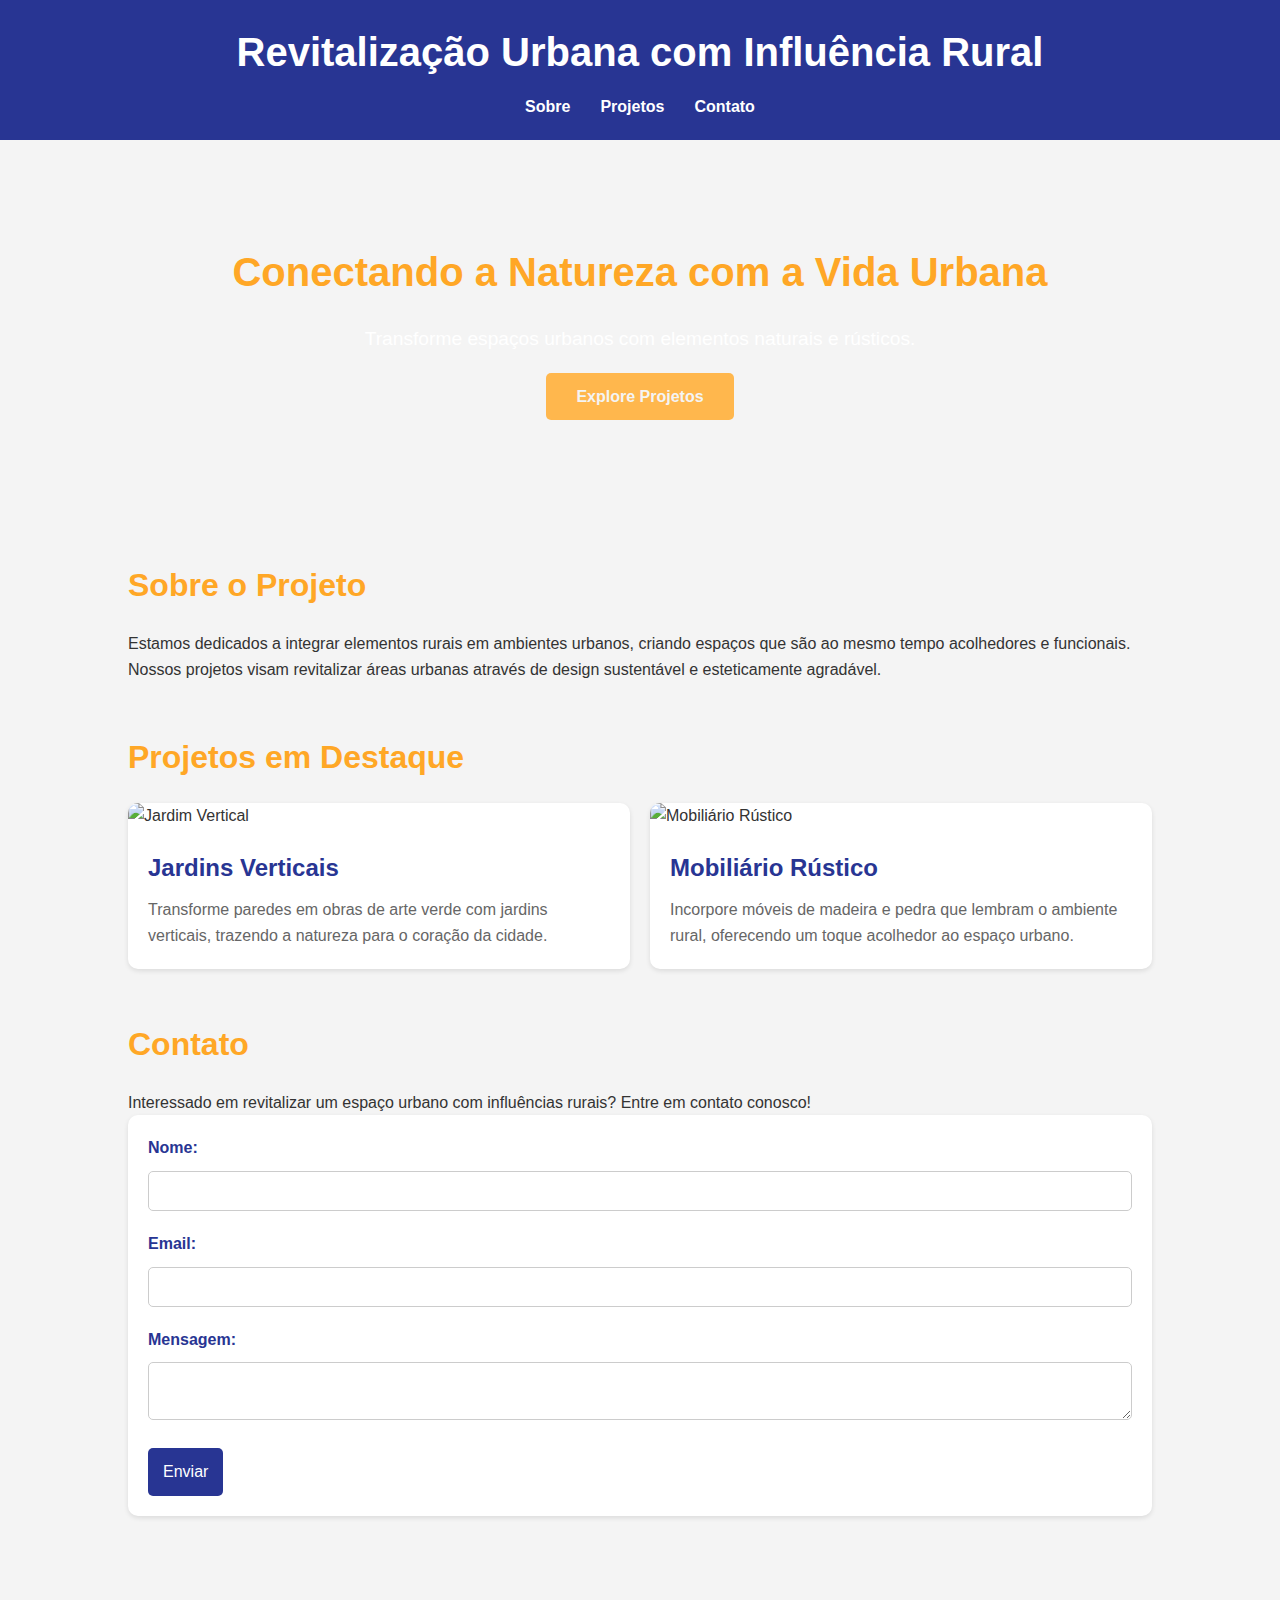
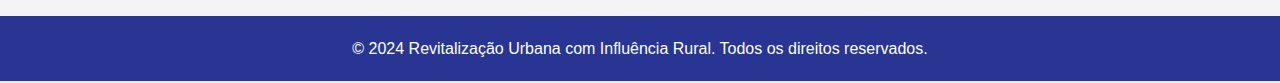
==== index.html @ 3cf393c8 "Add files via upload" ====
<!DOCTYPE html>
<html lang="pt-BR">
<head>
    <meta charset="UTF-8">
    <meta name="viewport" content="width=device-width, initial-scale=1.0">
    <title>Revitalização Urbana com Influência Rural</title>
    <link rel="stylesheet" href="style.css">
</head>
<body>
    <header>
        <div class="container">
            <h1>Revitalização Urbana com Influência Rural</h1>
            <nav>
                <ul>
                    <li><a href="#about">Sobre</a></li>
                    <li><a href="#projects">Projetos</a></li>
                    <li><a href="#contact">Contato</a></li>
                </ul>
            </nav>
        </div>
    </header>

    <main>
        <section id="hero">
            <div class="container">
                <h2>Conectando a Natureza com a Vida Urbana</h2>
                <p>Transforme espaços urbanos com elementos naturais e rústicos.</p>
                <a href="#projects" class="cta-button">Explore Projetos</a>
            </div>
        </section>

        <section id="about" class="container">
            <h2>Sobre o Projeto</h2>
            <p>Estamos dedicados a integrar elementos rurais em ambientes urbanos, criando espaços que são ao mesmo tempo acolhedores e funcionais. Nossos projetos visam revitalizar áreas urbanas através de design sustentável e esteticamente agradável.</p>
        </section>

        <section id="projects" class="container">
            <h2>Projetos em Destaque</h2>
            <div class="projects-grid">
                <div class="project">
                    <img src="banner-jardins.jpg" alt="Jardim Vertical">
                    <div class="project-info">
                        <h3>Jardins Verticais</h3>
                        <p>Transforme paredes em obras de arte verde com jardins verticais, trazendo a natureza para o coração da cidade.</p>
                    </div>
                </div>
                <div class="project">
                    <img src="Móveis-madeira.jpg" alt="Mobiliário Rústico">
                    <div class="project-info">
                        <h3>Mobiliário Rústico</h3>
                        <p>Incorpore móveis de madeira e pedra que lembram o ambiente rural, oferecendo um toque acolhedor ao espaço urbano.</p>
                    </div>
                </div>
            </div>
        </section>

        <section id="contact" class="container">
            <h2>Contato</h2>
            <p>Interessado em revitalizar um espaço urbano com influências rurais? Entre em contato conosco!</p>
            <form>
                <label for="name">Nome:</label>
                <input type="text" id="name" name="name" required>

                <label for="email">Email:</label>
                <input type="email" id="email" name="email" required>

                <label for="message">Mensagem:</label>
                <textarea id="message" name="message" required></textarea>

                <button type="submit">Enviar</button>
            </form>
        </section>
    </main>

    <footer>
        <div class="container">
            <p>&copy; 2024 Revitalização Urbana com Influência Rural. Todos os direitos reservados.</p>
        </div>
    </footer>

    <script src="script.js"></script>
</body>
</html>
---- style.css ----
/* Reset básico */
* {
    margin: 0;
    padding: 0;
    box-sizing: border-box;
}

body {
    font-family: 'Roboto', sans-serif;
    color: #333;
    background-color: #f4f4f4;
    line-height: 1.6;
}

header {
    background: #283593;
    color: white;
    padding: 20px 0;
}

header h1 {
    text-align: center;
    font-size: 2.5rem;
    margin-bottom: 10px;
}

nav ul {
    display: flex;
    justify-content: center;
    list-style: none;
}

nav ul li {
    margin: 0 15px;
}

nav ul li a {
    color: white;
    text-decoration: none;
    font-weight: bold;
    transition: color 0.3s ease;
}

nav ul li a:hover {
    color: #ffb74d;
}

.container {
    width: 80%;
    margin: 0 auto;
}

#hero {
    background: url('Bcd.jpg') no-repeat center center/cover;
    color: white;
    padding: 100px 0;
    text-align: center;
}

#hero h2 {
    font-size: 2.5rem;
    margin-bottom: 20px;
}

#hero p {
    font-size: 1.2rem;
    margin-bottom: 30px;
}

.cta-button {
    background-color: #ffb74d;
    color: #f4f4f4;
    padding: 15px 30px;
    text-decoration: none;
    border-radius: 5px;
    font-weight: bold;
    transition: background-color 0.3s ease;
}

.cta-button:hover {
    background-color: #ffa726;
}

#about, #contact {
    padding: 50px 0;
}

h2 {
    font-size: 2rem;
    margin-bottom: 20px;
    color: #ffa726;
}

.projects-grid {
    display: flex;
    flex-wrap: wrap;
    gap: 20px;
}

.project {
    background: white;
    border-radius: 10px;
    overflow: hidden;
    box-shadow: 0 2px 5px rgba(0, 0, 0, 0.1);
    flex: 1 1 calc(50% - 20px);
    transition: transform 0.3s ease;
}

.project img {
    width: 100%;
    height: auto;
}

.project-info {
    padding: 20px;
}

.project-info h3 {
    margin-bottom: 10px;
    font-size: 1.5rem;
    color: #283593;
}

.project-info p {
    font-size: 1rem;
    color: #666;
}

.project:hover {
    transform: translateY(-5px);
}

form {
    background: white;
    padding: 20px;
    border-radius: 10px;
    box-shadow: 0 2px 5px rgba(0, 0, 0, 0.1);
}

form label {
    margin-bottom: 10px;
    display: block;
    font-weight: bold;
    color: #283593;
}

form input, form textarea {
    width: 100%;
    padding: 10px;
    margin-bottom: 20px;
    border: 1px solid #ccc;
    border-radius: 5px;
    font-size: 1rem;
}

form button {
    background-color: #283593;
    color: white;
    padding: 15px;
    border: none;
    border-radius: 5px;
    font-size: 1rem;
    cursor: pointer;
    transition: background-color 0.3s ease;
}

form button:hover {
    background-color: #1a237e;
}

footer {
    background: #283593;
    color: white;
    padding: 20px 0;
    text-align: center;
    margin-top: 50px;
}
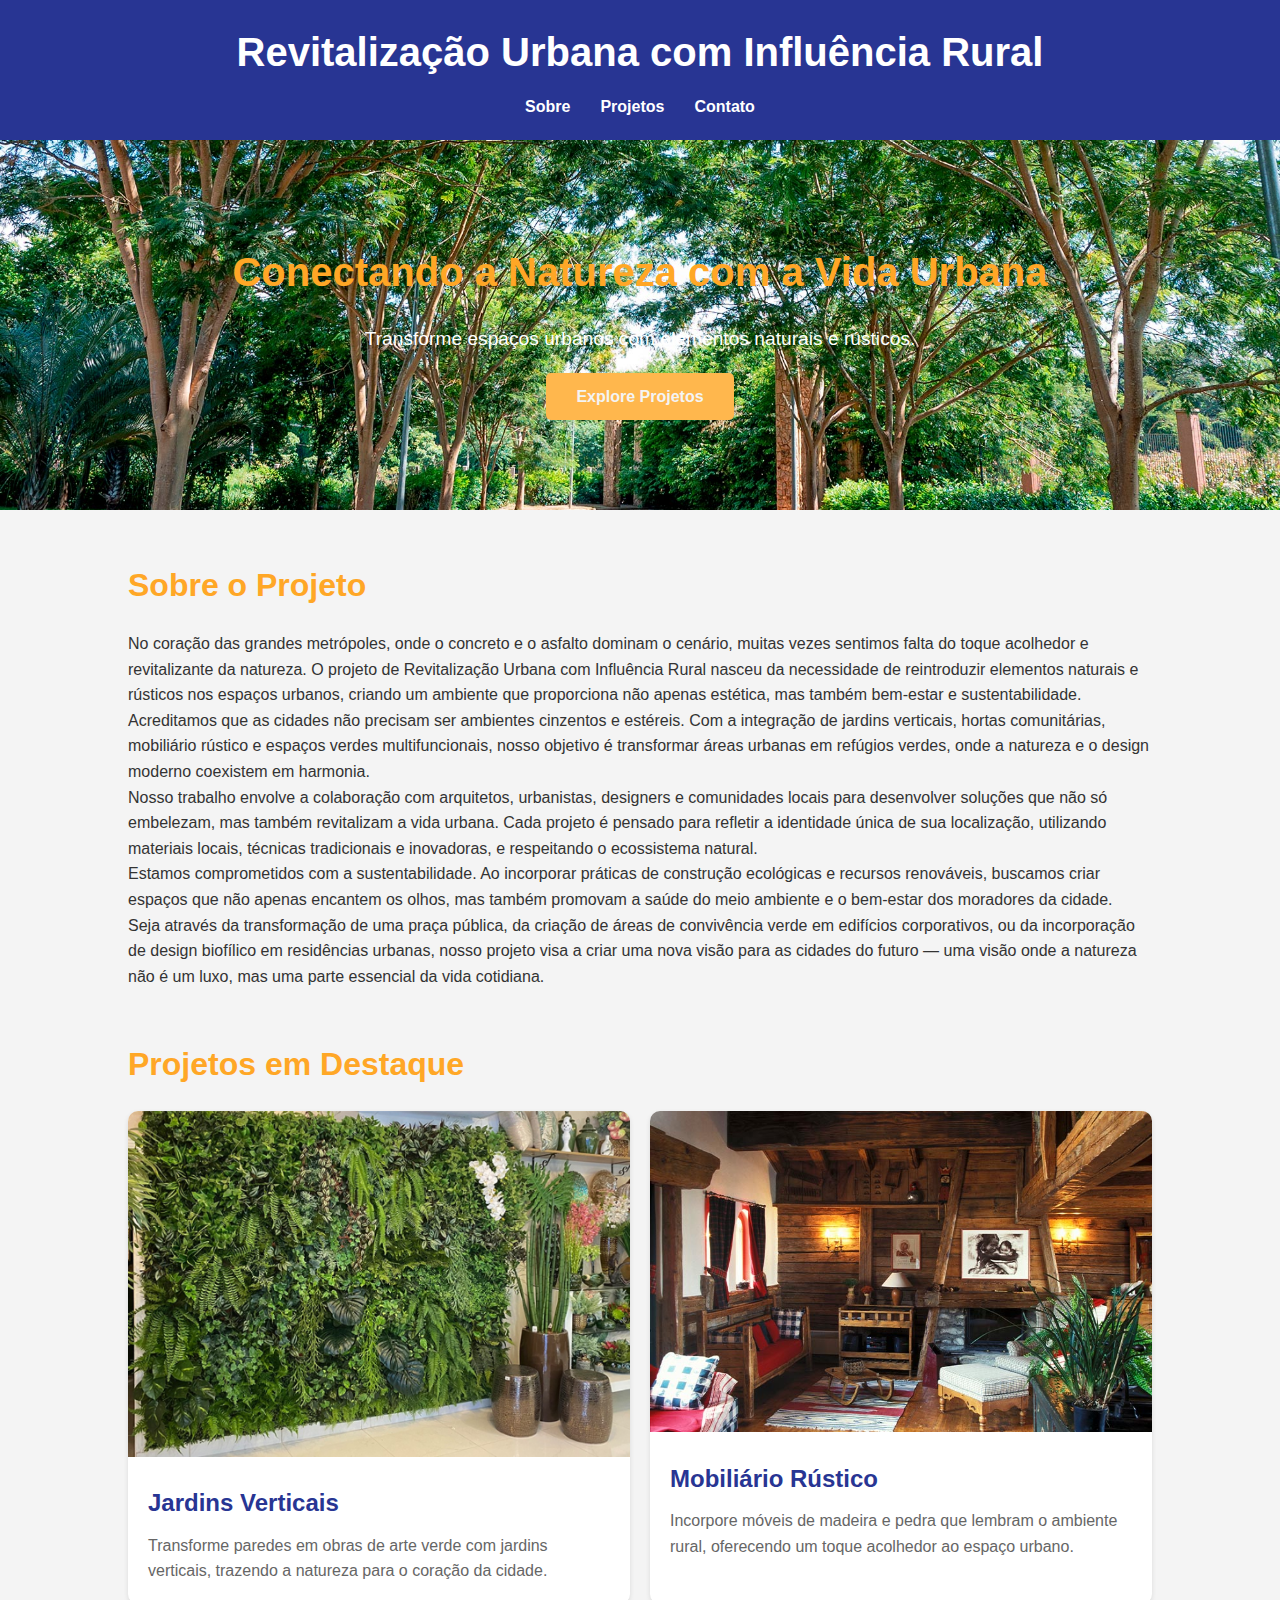
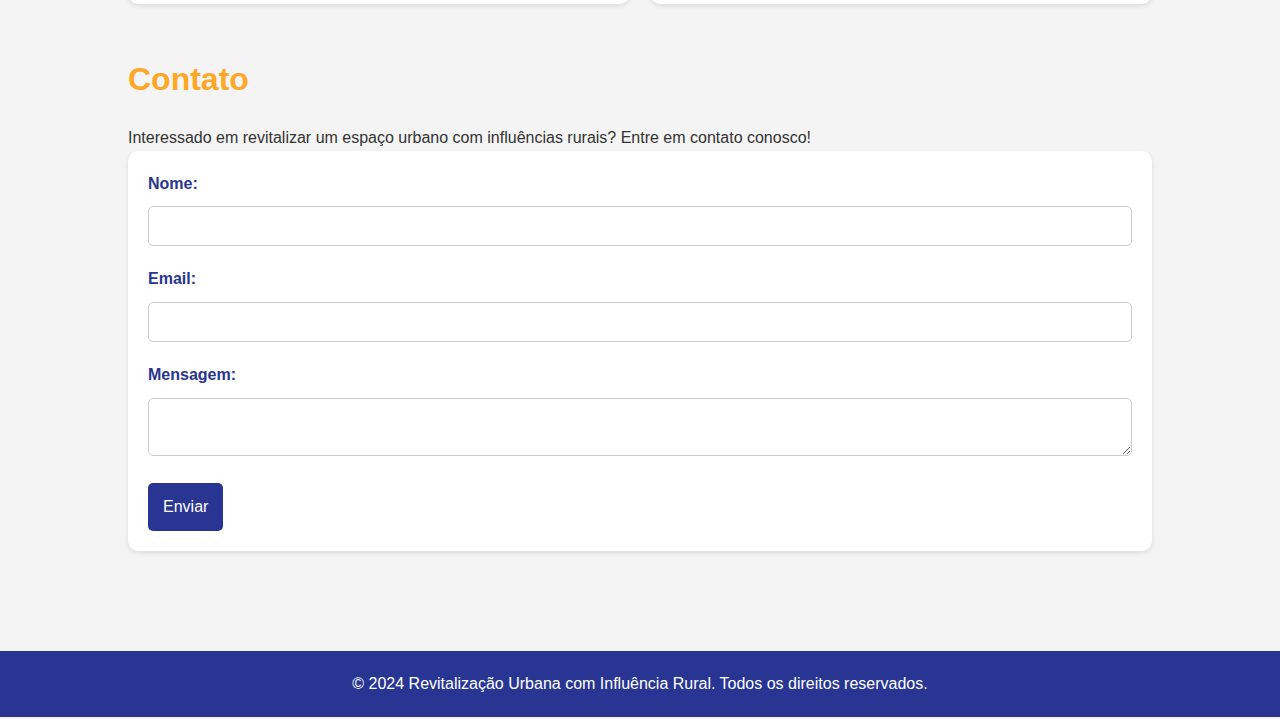
==== commit 922db1ee: "Atualizar o index.html" ====
--- a/index.html
+++ b/index.html
@@ -30,9 +30,18 @@
         </section>
 
         <section id="about" class="container">
-            <h2>Sobre o Projeto</h2>
-            <p>Estamos dedicados a integrar elementos rurais em ambientes urbanos, criando espaços que são ao mesmo tempo acolhedores e funcionais. Nossos projetos visam revitalizar áreas urbanas através de design sustentável e esteticamente agradável.</p>
-        </section>
+    <h2>Sobre o Projeto</h2>
+    <p>No coração das grandes metrópoles, onde o concreto e o asfalto dominam o cenário, muitas vezes sentimos falta do toque acolhedor e revitalizante da natureza. O projeto de Revitalização Urbana com Influência Rural nasceu da necessidade de reintroduzir elementos naturais e rústicos nos espaços urbanos, criando um ambiente que proporciona não apenas estética, mas também bem-estar e sustentabilidade.</p>
+    
+    <p>Acreditamos que as cidades não precisam ser ambientes cinzentos e estéreis. Com a integração de jardins verticais, hortas comunitárias, mobiliário rústico e espaços verdes multifuncionais, nosso objetivo é transformar áreas urbanas em refúgios verdes, onde a natureza e o design moderno coexistem em harmonia.</p>
+    
+    <p>Nosso trabalho envolve a colaboração com arquitetos, urbanistas, designers e comunidades locais para desenvolver soluções que não só embelezam, mas também revitalizam a vida urbana. Cada projeto é pensado para refletir a identidade única de sua localização, utilizando materiais locais, técnicas tradicionais e inovadoras, e respeitando o ecossistema natural.</p>
+    
+    <p>Estamos comprometidos com a sustentabilidade. Ao incorporar práticas de construção ecológicas e recursos renováveis, buscamos criar espaços que não apenas encantem os olhos, mas também promovam a saúde do meio ambiente e o bem-estar dos moradores da cidade.</p>
+    
+    <p>Seja através da transformação de uma praça pública, da criação de áreas de convivência verde em edifícios corporativos, ou da incorporação de design biofílico em residências urbanas, nosso projeto visa a criar uma nova visão para as cidades do futuro — uma visão onde a natureza não é um luxo, mas uma parte essencial da vida cotidiana.</p>
+</section>
+
 
         <section id="projects" class="container">
             <h2>Projetos em Destaque</h2>
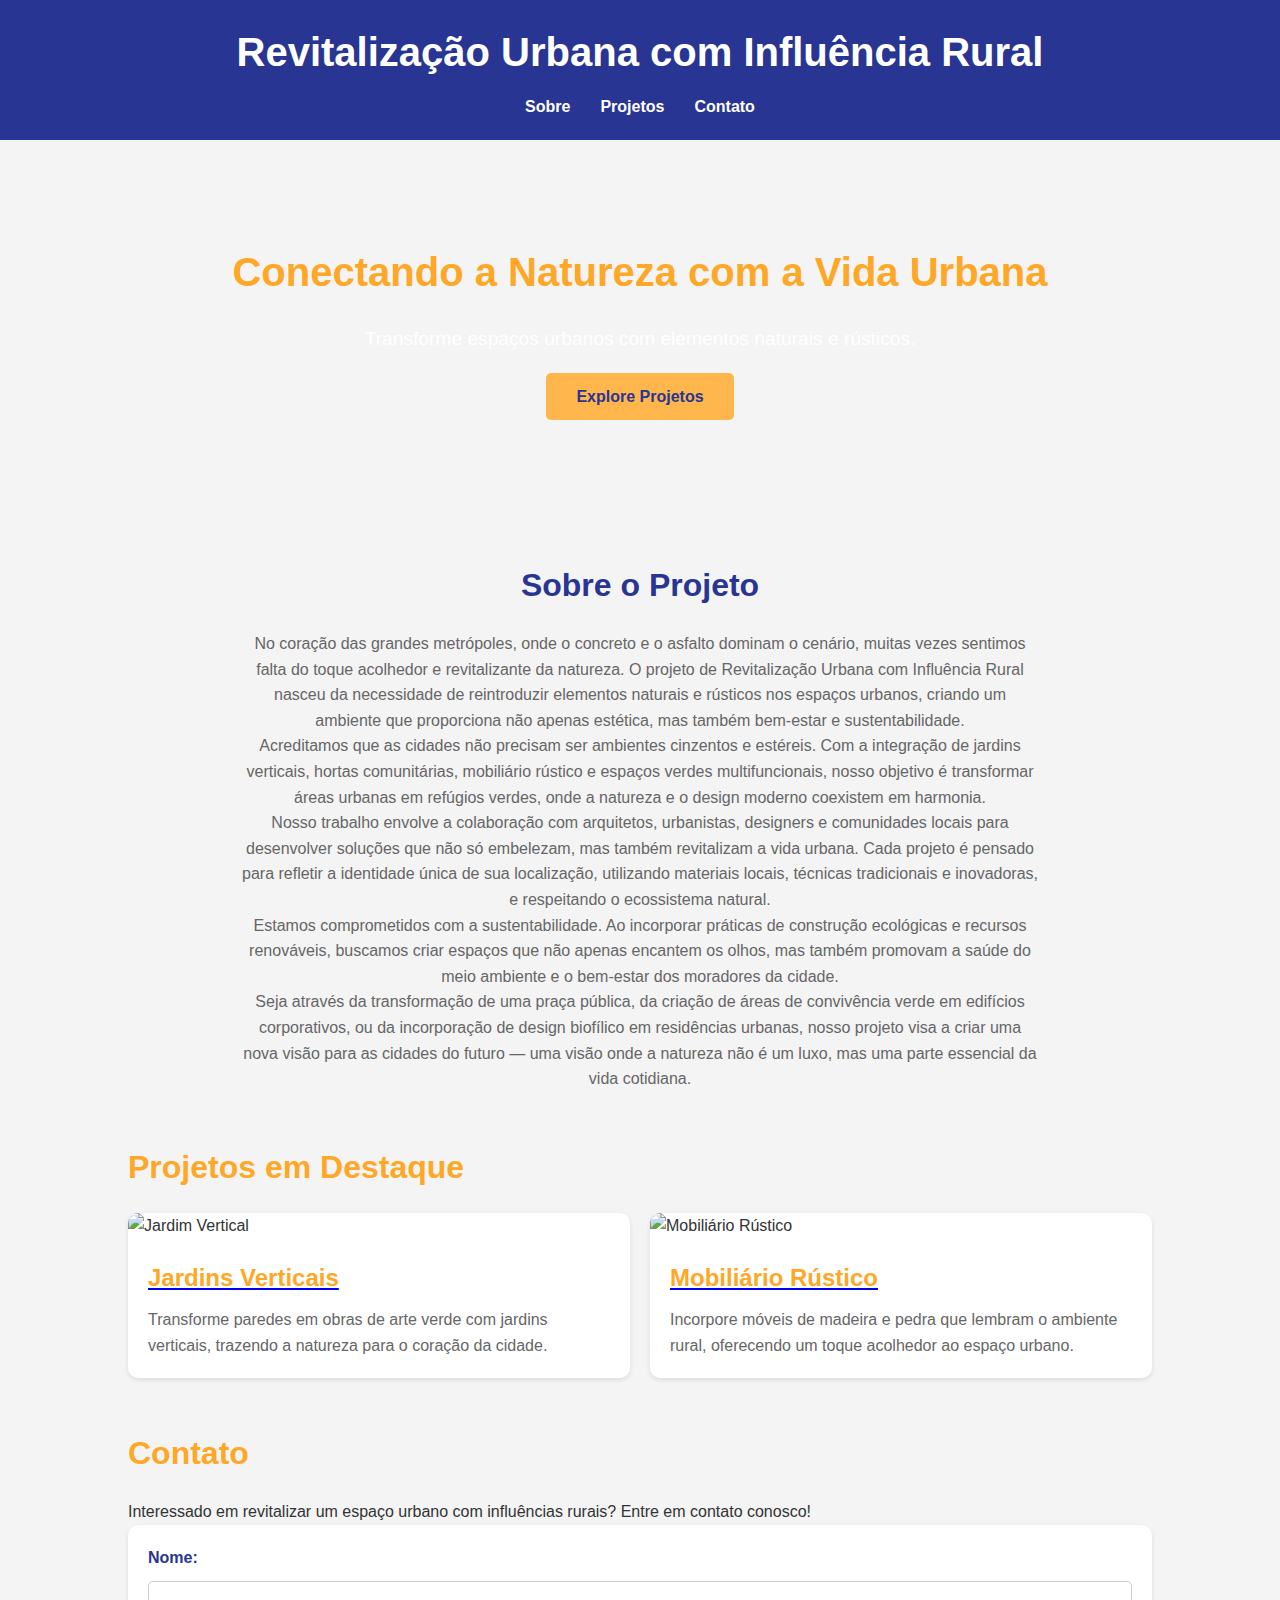
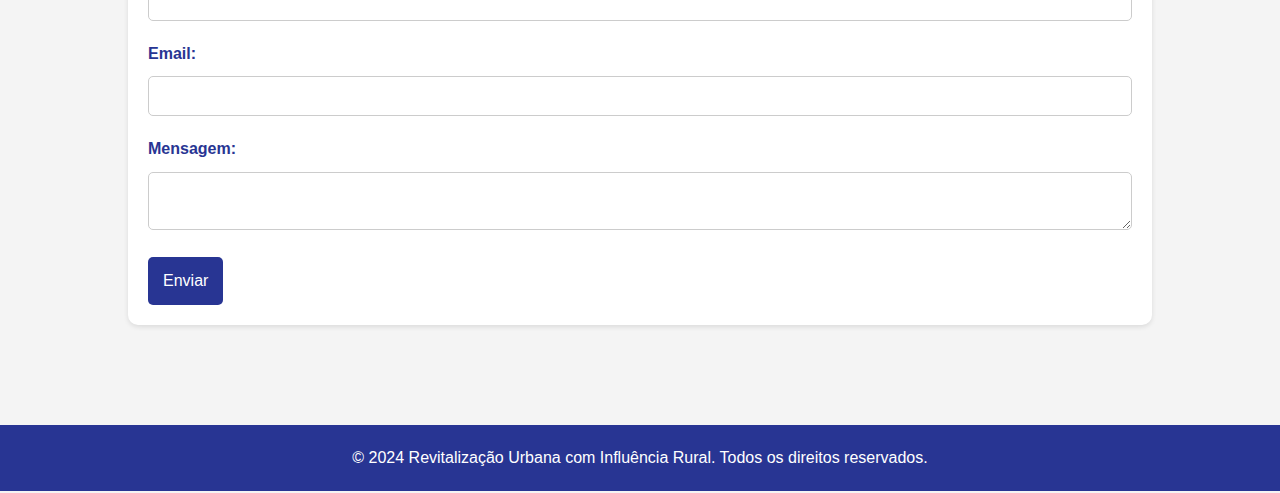
==== commit 59592b7d: "Add files via upload" ====
--- a/index.html
+++ b/index.html
@@ -1,92 +1,91 @@
-<!DOCTYPE html>
-<html lang="pt-BR">
-<head>
-    <meta charset="UTF-8">
-    <meta name="viewport" content="width=device-width, initial-scale=1.0">
-    <title>Revitalização Urbana com Influência Rural</title>
-    <link rel="stylesheet" href="style.css">
-</head>
-<body>
-    <header>
-        <div class="container">
-            <h1>Revitalização Urbana com Influência Rural</h1>
-            <nav>
-                <ul>
-                    <li><a href="#about">Sobre</a></li>
-                    <li><a href="#projects">Projetos</a></li>
-                    <li><a href="#contact">Contato</a></li>
-                </ul>
-            </nav>
-        </div>
-    </header>
-
-    <main>
-        <section id="hero">
-            <div class="container">
-                <h2>Conectando a Natureza com a Vida Urbana</h2>
-                <p>Transforme espaços urbanos com elementos naturais e rústicos.</p>
-                <a href="#projects" class="cta-button">Explore Projetos</a>
-            </div>
-        </section>
-
-        <section id="about" class="container">
-    <h2>Sobre o Projeto</h2>
-    <p>No coração das grandes metrópoles, onde o concreto e o asfalto dominam o cenário, muitas vezes sentimos falta do toque acolhedor e revitalizante da natureza. O projeto de Revitalização Urbana com Influência Rural nasceu da necessidade de reintroduzir elementos naturais e rústicos nos espaços urbanos, criando um ambiente que proporciona não apenas estética, mas também bem-estar e sustentabilidade.</p>
-    
-    <p>Acreditamos que as cidades não precisam ser ambientes cinzentos e estéreis. Com a integração de jardins verticais, hortas comunitárias, mobiliário rústico e espaços verdes multifuncionais, nosso objetivo é transformar áreas urbanas em refúgios verdes, onde a natureza e o design moderno coexistem em harmonia.</p>
-    
-    <p>Nosso trabalho envolve a colaboração com arquitetos, urbanistas, designers e comunidades locais para desenvolver soluções que não só embelezam, mas também revitalizam a vida urbana. Cada projeto é pensado para refletir a identidade única de sua localização, utilizando materiais locais, técnicas tradicionais e inovadoras, e respeitando o ecossistema natural.</p>
-    
-    <p>Estamos comprometidos com a sustentabilidade. Ao incorporar práticas de construção ecológicas e recursos renováveis, buscamos criar espaços que não apenas encantem os olhos, mas também promovam a saúde do meio ambiente e o bem-estar dos moradores da cidade.</p>
-    
-    <p>Seja através da transformação de uma praça pública, da criação de áreas de convivência verde em edifícios corporativos, ou da incorporação de design biofílico em residências urbanas, nosso projeto visa a criar uma nova visão para as cidades do futuro — uma visão onde a natureza não é um luxo, mas uma parte essencial da vida cotidiana.</p>
-</section>
-
-
-        <section id="projects" class="container">
-            <h2>Projetos em Destaque</h2>
-            <div class="projects-grid">
-                <div class="project">
-                    <img src="banner-jardins.jpg" alt="Jardim Vertical">
-                    <div class="project-info">
-                        <h3>Jardins Verticais</h3>
-                        <p>Transforme paredes em obras de arte verde com jardins verticais, trazendo a natureza para o coração da cidade.</p>
-                    </div>
-                </div>
-                <div class="project">
-                    <img src="Móveis-madeira.jpg" alt="Mobiliário Rústico">
-                    <div class="project-info">
-                        <h3>Mobiliário Rústico</h3>
-                        <p>Incorpore móveis de madeira e pedra que lembram o ambiente rural, oferecendo um toque acolhedor ao espaço urbano.</p>
-                    </div>
-                </div>
-            </div>
-        </section>
-
-        <section id="contact" class="container">
-            <h2>Contato</h2>
-            <p>Interessado em revitalizar um espaço urbano com influências rurais? Entre em contato conosco!</p>
-            <form>
-                <label for="name">Nome:</label>
-                <input type="text" id="name" name="name" required>
-
-                <label for="email">Email:</label>
-                <input type="email" id="email" name="email" required>
-
-                <label for="message">Mensagem:</label>
-                <textarea id="message" name="message" required></textarea>
-
-                <button type="submit">Enviar</button>
-            </form>
-        </section>
-    </main>
-
-    <footer>
-        <div class="container">
-            <p>&copy; 2024 Revitalização Urbana com Influência Rural. Todos os direitos reservados.</p>
-        </div>
-    </footer>
-
-    <script src="script.js"></script>
-</body>
-</html>
+<!DOCTYPE html>
+<html lang="pt-BR">
+<head>
+    <meta charset="UTF-8">
+    <meta name="viewport" content="width=device-width, initial-scale=1.0">
+    <title>Revitalização Urbana com Influência Rural</title>
+    <link rel="stylesheet" href="style.css">
+</head>
+<body>
+    <header>
+        <div class="container">
+            <h1>Revitalização Urbana com Influência Rural</h1>
+            <nav>
+                <ul>
+                    <li><a href="#about">Sobre</a></li>
+                    <li><a href="#projects">Projetos</a></li>
+                    <li><a href="#contact">Contato</a></li>
+                </ul>
+            </nav>
+        </div>
+    </header>
+
+    <main>
+        <section id="hero">
+            <div class="container">
+                <h2>Conectando a Natureza com a Vida Urbana</h2>
+                <p>Transforme espaços urbanos com elementos naturais e rústicos.</p>
+                <a href="#projects" class="cta-button">Explore Projetos</a>
+            </div>
+        </section>
+
+        <section id="about" class="container">
+            <h2>Sobre o Projeto</h2>
+            <p>No coração das grandes metrópoles, onde o concreto e o asfalto dominam o cenário, muitas vezes sentimos falta do toque acolhedor e revitalizante da natureza. O projeto de Revitalização Urbana com Influência Rural nasceu da necessidade de reintroduzir elementos naturais e rústicos nos espaços urbanos, criando um ambiente que proporciona não apenas estética, mas também bem-estar e sustentabilidade.</p>
+            
+            <p>Acreditamos que as cidades não precisam ser ambientes cinzentos e estéreis. Com a integração de jardins verticais, hortas comunitárias, mobiliário rústico e espaços verdes multifuncionais, nosso objetivo é transformar áreas urbanas em refúgios verdes, onde a natureza e o design moderno coexistem em harmonia.</p>
+            
+            <p>Nosso trabalho envolve a colaboração com arquitetos, urbanistas, designers e comunidades locais para desenvolver soluções que não só embelezam, mas também revitalizam a vida urbana. Cada projeto é pensado para refletir a identidade única de sua localização, utilizando materiais locais, técnicas tradicionais e inovadoras, e respeitando o ecossistema natural.</p>
+            
+            <p>Estamos comprometidos com a sustentabilidade. Ao incorporar práticas de construção ecológicas e recursos renováveis, buscamos criar espaços que não apenas encantem os olhos, mas também promovam a saúde do meio ambiente e o bem-estar dos moradores da cidade.</p>
+            
+            <p>Seja através da transformação de uma praça pública, da criação de áreas de convivência verde em edifícios corporativos, ou da incorporação de design biofílico em residências urbanas, nosso projeto visa a criar uma nova visão para as cidades do futuro — uma visão onde a natureza não é um luxo, mas uma parte essencial da vida cotidiana.</p>
+        </section>
+        
+        <section id="projects" class="container">
+            <h2>Projetos em Destaque</h2>
+            <div class="projects-grid">
+                <div class="project">
+                    <img src="img/banner-jardins.jpg" alt="Jardim Vertical">
+                    <div class="project-info">
+                      <a href="jardins.html"><h3>Jardins Verticais</h3></a>
+                        <p>Transforme paredes em obras de arte verde com jardins verticais, trazendo a natureza para o coração da cidade.</p>
+                    </div>
+                </div>
+                <div class="project">
+                    <img src="img/Móveis-madeira.jpg" alt="Mobiliário Rústico">
+                    <div class="project-info">
+                        <a href="mobiliario.html"><h3>Mobiliário Rústico</h3></a>
+                        <p>Incorpore móveis de madeira e pedra que lembram o ambiente rural, oferecendo um toque acolhedor ao espaço urbano.</p>
+                    </div>
+                </div>
+            </div>
+        </section>
+
+        <section id="contact" class="container">
+            <h2>Contato</h2>
+            <p>Interessado em revitalizar um espaço urbano com influências rurais? Entre em contato conosco!</p>
+            <form>
+                <label for="name">Nome:</label>
+                <input type="text" id="name" name="name" required>
+
+                <label for="email">Email:</label>
+                <input type="email" id="email" name="email" required>
+
+                <label for="message">Mensagem:</label>
+                <textarea id="message" name="message" required></textarea>
+
+                <button type="submit">Enviar</button>
+            </form>
+        </section>
+    </main>
+
+    <footer>
+        <div class="container">
+            <p>&copy; 2024 Revitalização Urbana com Influência Rural. Todos os direitos reservados.</p>
+        </div>
+    </footer>
+
+    <script src="script.js"></script>
+</body>
+</html>
--- a/style.css
+++ b/style.css
@@ -1,177 +1,208 @@
-/* Reset básico */
-* {
-    margin: 0;
-    padding: 0;
-    box-sizing: border-box;
-}
-
-body {
-    font-family: 'Roboto', sans-serif;
-    color: #333;
-    background-color: #f4f4f4;
-    line-height: 1.6;
-}
-
-header {
-    background: #283593;
-    color: white;
-    padding: 20px 0;
-}
-
-header h1 {
-    text-align: center;
-    font-size: 2.5rem;
-    margin-bottom: 10px;
-}
-
-nav ul {
-    display: flex;
-    justify-content: center;
-    list-style: none;
-}
-
-nav ul li {
-    margin: 0 15px;
-}
-
-nav ul li a {
-    color: white;
-    text-decoration: none;
-    font-weight: bold;
-    transition: color 0.3s ease;
-}
-
-nav ul li a:hover {
-    color: #ffb74d;
-}
-
-.container {
-    width: 80%;
-    margin: 0 auto;
-}
-
-#hero {
-    background: url('Bcd.jpg') no-repeat center center/cover;
-    color: white;
-    padding: 100px 0;
-    text-align: center;
-}
-
-#hero h2 {
-    font-size: 2.5rem;
-    margin-bottom: 20px;
-}
-
-#hero p {
-    font-size: 1.2rem;
-    margin-bottom: 30px;
-}
-
-.cta-button {
-    background-color: #ffb74d;
-    color: #f4f4f4;
-    padding: 15px 30px;
-    text-decoration: none;
-    border-radius: 5px;
-    font-weight: bold;
-    transition: background-color 0.3s ease;
-}
-
-.cta-button:hover {
-    background-color: #ffa726;
-}
-
-#about, #contact {
-    padding: 50px 0;
-}
-
-h2 {
-    font-size: 2rem;
-    margin-bottom: 20px;
-    color: #ffa726;
-}
-
-.projects-grid {
-    display: flex;
-    flex-wrap: wrap;
-    gap: 20px;
-}
-
-.project {
-    background: white;
-    border-radius: 10px;
-    overflow: hidden;
-    box-shadow: 0 2px 5px rgba(0, 0, 0, 0.1);
-    flex: 1 1 calc(50% - 20px);
-    transition: transform 0.3s ease;
-}
-
-.project img {
-    width: 100%;
-    height: auto;
-}
-
-.project-info {
-    padding: 20px;
-}
-
-.project-info h3 {
-    margin-bottom: 10px;
-    font-size: 1.5rem;
-    color: #283593;
-}
-
-.project-info p {
-    font-size: 1rem;
-    color: #666;
-}
-
-.project:hover {
-    transform: translateY(-5px);
-}
-
-form {
-    background: white;
-    padding: 20px;
-    border-radius: 10px;
-    box-shadow: 0 2px 5px rgba(0, 0, 0, 0.1);
-}
-
-form label {
-    margin-bottom: 10px;
-    display: block;
-    font-weight: bold;
-    color: #283593;
-}
-
-form input, form textarea {
-    width: 100%;
-    padding: 10px;
-    margin-bottom: 20px;
-    border: 1px solid #ccc;
-    border-radius: 5px;
-    font-size: 1rem;
-}
-
-form button {
-    background-color: #283593;
-    color: white;
-    padding: 15px;
-    border: none;
-    border-radius: 5px;
-    font-size: 1rem;
-    cursor: pointer;
-    transition: background-color 0.3s ease;
-}
-
-form button:hover {
-    background-color: #1a237e;
-}
-
-footer {
-    background: #283593;
-    color: white;
-    padding: 20px 0;
-    text-align: center;
-    margin-top: 50px;
-}
+* {
+    margin: 0;
+    padding: 0;
+    box-sizing: border-box;
+}
+
+body {
+    font-family: 'Roboto', sans-serif;
+    color: #333;
+    background-color: #f4f4f4;
+    line-height: 1.6;
+}
+
+header {
+    background: #283593;
+    color: white;
+    padding: 20px 0;
+}
+
+header h1 {
+    text-align: center;
+    font-size: 2.5rem;
+    margin-bottom: 10px;
+}
+
+nav ul {
+    display: flex;
+    justify-content: center;
+    list-style: none;
+}
+
+nav ul li {
+    margin: 0 15px;
+}
+
+nav ul li a {
+    color: white;
+    text-decoration: none;
+    font-weight: bold;
+    transition: color 0.3s ease;
+}
+
+nav ul li a:hover {
+    color: #ffb74d;
+}
+
+.container {
+    width: 80%;
+    margin: 0 auto;
+}
+
+#hero {
+    background: url('img/Bcd.jpg') no-repeat center center/cover;
+    color: white;
+    padding: 100px 0;
+    text-align: center;
+}
+
+#hero h2 {
+    font-size: 2.5rem;
+    margin-bottom: 20px;
+}
+
+#hero p {
+    font-size: 1.2rem;
+    margin-bottom: 30px;
+}
+
+.cta-button {
+    background-color: #ffb74d;
+    color: #283593;
+    padding: 15px 30px;
+    text-decoration: none;
+    border-radius: 5px;
+    font-weight: bold;
+    transition: background-color 0.3s ease;
+}
+
+.cta-button:hover {
+    background-color: #ffa726;
+}
+
+#about, #contact {
+    padding: 50px 0;
+}
+#about {
+    text-align: center;
+}
+
+#about h2 {
+    font-size: 2rem;
+    margin-bottom: 20px;
+    color: #283593;
+}
+
+#about p {
+    margin: 0 auto;
+    max-width: 800px; /* Define uma largura máxima para o texto */
+    font-size: 1rem;
+    color: #666;
+    line-height: 1.6;
+}
+h2 {
+    font-size: 2rem;
+    margin-bottom: 20px;
+    color: #ffa726;
+}
+
+.projects-grid {
+    display: flex;
+    flex-wrap: wrap;
+    gap: 20px;
+}
+
+.project {
+    background: white;
+    border-radius: 10px;
+    overflow: hidden;
+    box-shadow: 0 2px 5px rgba(0, 0, 0, 0.1);
+    flex: 1 1 calc(50% - 20px);
+    transition: transform 0.3s ease;
+}
+
+.project img {
+    width: 150%;
+    height: auto;
+}
+
+.project-info {
+    padding: 20px;
+}
+
+.project-info h3 {
+    margin-bottom: 10px;
+    font-size: 1.5rem;
+    color: #ffa726;
+}
+
+.project-info p {
+    font-size: 1rem;
+    color: #666;
+}
+
+.project:hover {
+    transform: translateY(-5px);
+}
+
+form {
+    background: white;
+    padding: 20px;
+    border-radius: 10px;
+    box-shadow: 0 2px 5px rgba(0, 0, 0, 0.1);
+}
+
+form label {
+    margin-bottom: 10px;
+    display: block;
+    font-weight: bold;
+    color: #283593;
+}
+
+form input, form textarea {
+    width: 100%;
+    padding: 10px;
+    margin-bottom: 20px;
+    border: 1px solid #ccc;
+    border-radius: 5px;
+    font-size: 1rem;
+}
+
+form button {
+    background-color: #283593;
+    color: white;
+    padding: 15px;
+    border: none;
+    border-radius: 5px;
+    font-size: 1rem;
+    cursor: pointer;
+    transition: background-color 0.3s ease;
+}
+
+form button:hover {
+    background-color: #1a237e;
+}
+
+footer {
+    background: #283593;
+    color: white;
+    padding: 20px 0;
+    text-align: center;
+    margin-top: 50px;
+    position: relative;
+}
+
+img{
+    width: 800px ;
+}
+.img-especifica{
+    width: 300px;  
+    height: 200px; 
+    object-fit: cover; 
+    display: block;  
+    margin: 20px auto; 
+    border-radius: 10px; 
+}
+.text{
+    width:inherit;
+}
